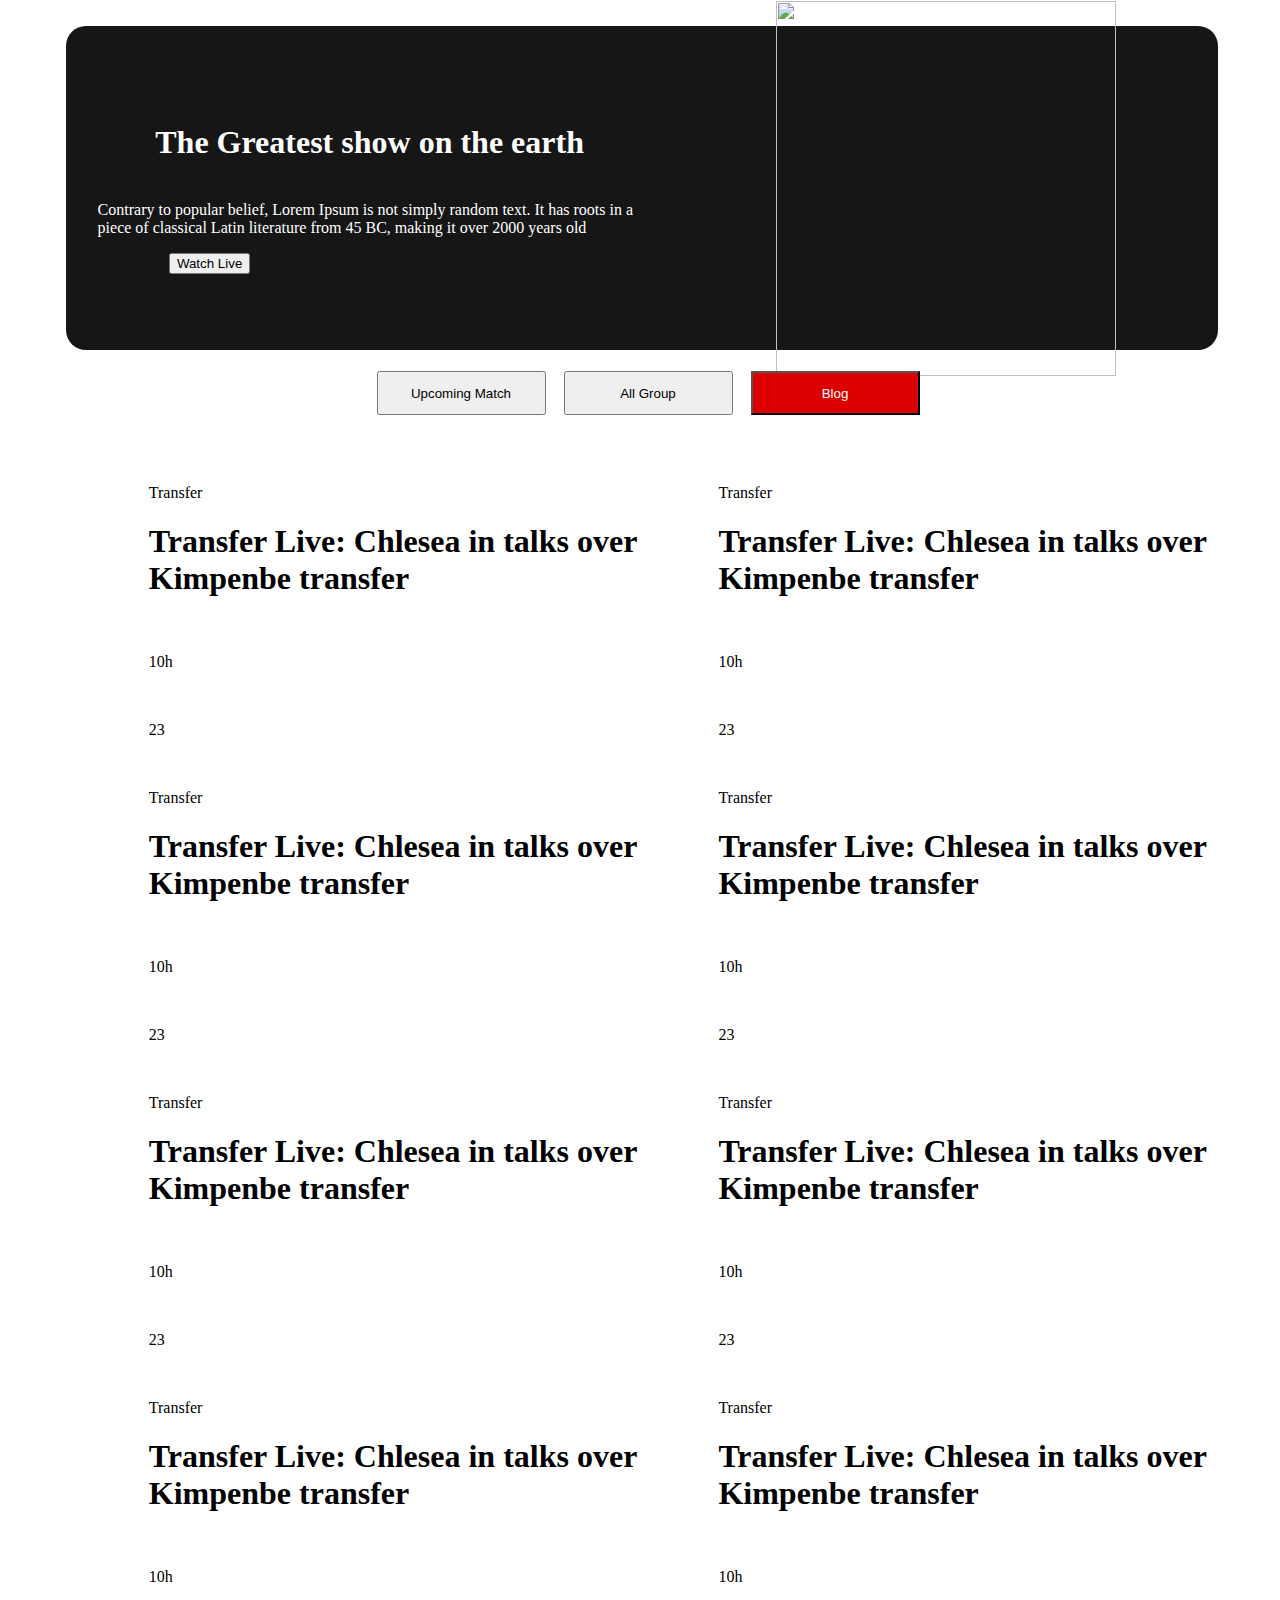
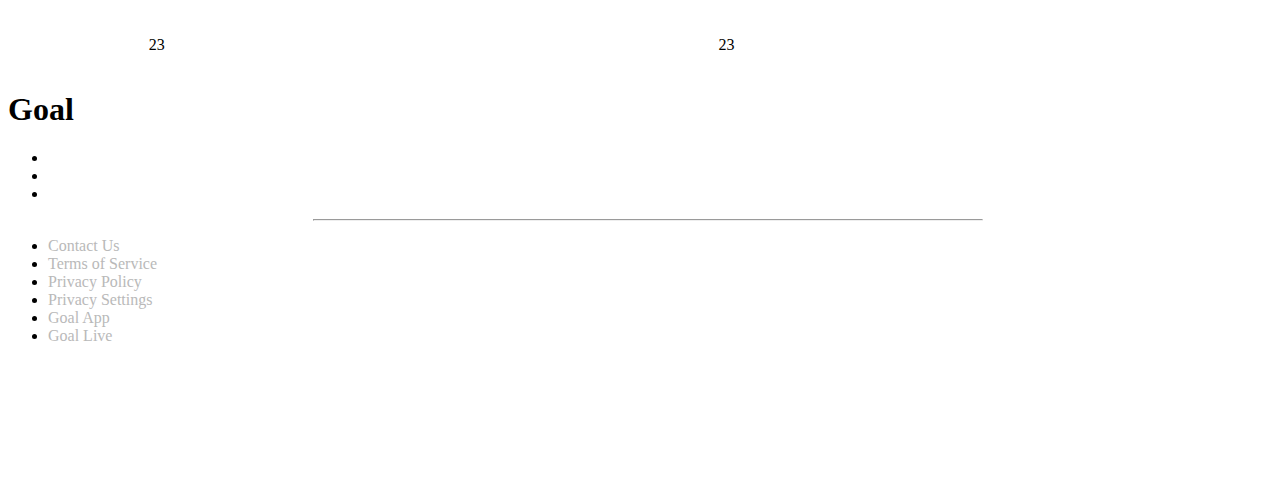
==== index.html @ f325a107 "media query added" ====
<!DOCTYPE html>
<html lang="en">

<head>
    <meta charset="UTF-8">
    <meta http-equiv="X-UA-Compatible" content="IE=edge">
    <meta name="viewport" content="width=device-width, initial-scale=1.0">
    <title>Blog</title>
    <!-- FONT AWSOME ICONS LINK -->
    <script src="https://kit.fontawesome.com/5594ecb035.js" crossorigin="anonymous"></script>
    <!-- STYLES SHEET  -->
    <link rel="stylesheet" href="./css/Blogs.css">
    <link rel="stylesheet" href="./css/tablet-view.css">
    <link rel="stylesheet" href="./css/mobile-view.css">
</head>

<body>
    <!-- HOME SECTION START -->
    <main>
        <section class="home-section">
            <!-- HOME CONTAINER START -->
            <div class="home-container">
                <div class="home-details">
                    <h1>The Greatest show on the earth
                    </h1>
                    <p>Contrary to popular belief, Lorem Ipsum is not simply random text. It has roots in a piece of classical Latin literature from 45 BC, making it over 2000 years old</p>

                    <button class="watch-btn">Watch Live<span><i class="fa-solid fa-angle-right"></i></span>
                    </button>
                </div>
                <!-- HOME CONTAINER END -->
                <!-- HOME BANNER START -->
                <div class="home-banner">
                    <img src="./assets/Banner Image.png" alt="">
                </div>
            </div>
            <!-- HOME BANNER END -->

        </section>

        <!-- HOME SECTION END -->
        <!-- BLOG SECTION START-->
        <section class="blog-section">
            <!-- NAVIGETOR SECTION START-->
            <div class="navigetor">
                <div class="nav-items">
                    <a href="./Upcoming Match.html"><button>Upcoming Match</button></a>
                    <a href=""><button>All Group</button></a>
                    <a href=""><button class="active-btn">Blog</button></a></div>
            </div>
            <!-- NAVIGETOR SECTION END-->

            <div class="blog-container">
                <article class="items">
                    <img src="./assets/Blog Image.png" alt="" class="items-img">
                    <p class="items-box">Transfer</p>
                    <h1 class="items-tittle">Transfer Live: Chlesea in talks over Kimpenbe transfer</h1>
                    <div class="items-time-review">
                        <img src="./assets/Time Icon.png" alt="">
                        <p>10h</p>
                        <img src="./assets/Chat Icon.png" alt="">
                        <p>23</p>
                    </div>
                </article>
                <article class="items">
                    <img src="./assets/Blog Image.png" alt="" class="items-img">
                    <p class="items-box">Transfer</p>
                    <h1 class="items-tittle">Transfer Live: Chlesea in talks over Kimpenbe transfer</h1>
                    <div class="items-time-review">
                        <img src="./assets/Time Icon.png" alt="">
                        <p>10h</p>
                        <img src="./assets/Chat Icon.png" alt="">
                        <p>23</p>
                    </div>
                </article>
                <article class="items">
                    <img src="./assets/Blog Image.png" alt="" class="items-img">
                    <p class="items-box">Transfer</p>
                    <h1 class="items-tittle">Transfer Live: Chlesea in talks over Kimpenbe transfer</h1>
                    <div class="items-time-review">
                        <img src="./assets/Time Icon.png" alt="">
                        <p>10h</p>
                        <img src="./assets/Chat Icon.png" alt="">
                        <p>23</p>
                    </div>
                </article>
                <article class="items">
                    <img src="./assets/Blog Image.png" alt="" class="items-img">
                    <p class="items-box">Transfer</p>
                    <h1 class="items-tittle">Transfer Live: Chlesea in talks over Kimpenbe transfer</h1>
                    <div class="items-time-review">
                        <img src="./assets/Time Icon.png" alt="">
                        <p>10h</p>
                        <img src="./assets/Chat Icon.png" alt="">
                        <p>23</p>
                    </div>
                </article>
                <article class="items">
                    <img src="./assets/Blog Image.png" alt="" class="items-img">
                    <p class="items-box">Transfer</p>
                    <h1 class="items-tittle">Transfer Live: Chlesea in talks over Kimpenbe transfer</h1>
                    <div class="items-time-review">
                        <img src="./assets/Time Icon.png" alt="">
                        <p>10h</p>
                        <img src="./assets/Chat Icon.png" alt="">
                        <p>23</p>
                    </div>
                </article>
                <article class="items">
                    <img src="./assets/Blog Image.png" alt="" class="items-img">
                    <p class="items-box">Transfer</p>
                    <h1 class="items-tittle">Transfer Live: Chlesea in talks over Kimpenbe transfer</h1>
                    <div class="items-time-review">
                        <img src="./assets/Time Icon.png" alt="">
                        <p>10h</p>
                        <img src="./assets/Chat Icon.png" alt="">
                        <p>23</p>
                    </div>
                </article>
                <article class="items">
                    <img src="./assets/Blog Image.png" alt="" class="items-img">
                    <p class="items-box">Transfer</p>
                    <h1 class="items-tittle">Transfer Live: Chlesea in talks over Kimpenbe transfer</h1>
                    <div class="items-time-review">
                        <img src="./assets/Time Icon.png" alt="">
                        <p>10h</p>
                        <img src="./assets/Chat Icon.png" alt="">
                        <p>23</p>
                    </div>
                </article>
                <article class="items">
                    <img src="./assets/Blog Image.png" alt="" class="items-img">
                    <p class="items-box">Transfer</p>
                    <h1 class="items-tittle">Transfer Live: Chlesea in talks over Kimpenbe transfer</h1>
                    <div class="items-time-review">
                        <img src="./assets/Time Icon.png" alt="">
                        <p>10h</p>
                        <img src="./assets/Chat Icon.png" alt="">
                        <p>23</p>
                    </div>
                </article>
                <article class="items hodden">
                    <img src="./assets/Blog Image.png" alt="" class="items-img">
                    <p class="items-box">Transfer</p>
                    <h1 class="items-tittle">Transfer Live: Chlesea in talks over Kimpenbe transfer</h1>
                    <div class="items-time-review">
                        <img src="./assets/Time Icon.png" alt="">
                        <p>10h</p>
                        <img src="./assets/Chat Icon.png" alt="">
                        <p>23</p>
                    </div>
                </article>
            </div>
        </section>
    </main>
    <!-- BLOG SECTION END-->
</body>
<!-- FOOTER SECTION START -->
<footer class="footer-section">
    <h1>Goal</h1>
    <div class="social-links">
        <ul class="social-links-wrapper">
            <li>
                <a href="" class="social-icon"><img src="./icon/github.png" alt=""></a>
            </li>
            <li>
                <a href="" class="social-icon insta"><img src="./icon/instagram.png" alt=""></a>
            </li>
            <li>
                <a href="" class="social-icon"><img src="./icon/facebook.png" alt=""></a>
            </li>
        </ul>
    </div>
    <hr class="footer-hr">
    <div class="footer-links">
        <ul class="footer-links-wrapper">
            <li>
                <a href="" class="footer-li-a">Contact Us</>
            </li>
            <li>
                <a href="" class="footer-li-a">Terms of Service </a>
            </li>
            <li>
                <a href="" class="footer-li-a">Privacy Policy</a>
            </li>
            <li>
                <a href="" class="footer-li-a">Privacy Settings</a>
            </li>
            <li>
                <a href="" class="footer-li-a">Goal App </a>
            </li>
            <li>
                <a href="" class="footer-li-a">Goal Live</a>
            </li>
        </ul>
    </div>
</footer>
<!-- FOOTER SECTION END -->

</html>
---- css/tablet-view.css ----
@media only screen and (min-width: 760px) {
    body {
        height: 100vh;
        width: 100vw;
    }
    /* HOME SECTION START */
    .home-section {
        height: 40vh;
        width: 100vw;
        display: flex;
        justify-content: center;
        align-items: center;
    }
    /* HOME CONTAINER STYLE START */
    .home-container {
        height: 36vh;
        width: 90vw;
        margin-left: -1vw;
        background-color: #161616;
        color: #ffffff;
        border-radius: 20px;
        display: flex;
        justify-content: center;
        align-items: center;
    }
    .home-details {
        height: 100%;
        width: 50%;
        display: flex;
        flex-direction: column;
        justify-content: center;
        align-items: center;
        padding: 2rem;
    }
    .home-details h1 {
        font-size: 2rem;
        margin-bottom: 1.5rem;
    }
    .home-details p {
        color: #ffffff;
        margin-bottom: 1rem;
    }
    .watch-btn {
        transition: all 1s ease-in-out;
        margin-left: -25vw;
    }
    /* HOME CONTIANER STYLE END */
    /* HOME BANNER STYLE START*/
    .home-banner {
        height: 100%;
        width: 50%;
        display: flex;
        justify-content: center;
        align-items: center;
    }
    .home-banner img {
        height: 375px;
        width: 340px;
    }
    /* HOME BANNER STYLE END*/
    /* HOME SECTION END */
    /* BlOG SECTION START */
    .blog-section {
        display: block;
        width: 100vw;
    }
    /* NAVIGATION STYLE START*/
    .navigetor {
        width: 100vw;
        height: 50px;
        display: flex;
        justify-content: center;
        align-items: center;
        margin-top: 0;
        border: none;
        margin-bottom: 2rem;
        background-color: transparent;
    }
    .navigetor a button {
        height: 44px;
        width: 169px;
        margin: 7px;
    }
    .active-btn {
        background-color: #DD0000;
        color: #ffffff;
    }
    /* NAVIGATION STYLE END */
    /* BLOG CONTAINER START */
    .blog-container {
        display: grid;
        grid-template-columns: repeat(2, 1fr);
        margin-top: 1rem;
        margin-left: 11vw;
    }
    .hodden {
        display: none;
    }
    /* BLOG CONTAINER END */
    /* BLOG SECTION END */
    /* FOOTER SECTION STYLE START*/
    .footer-section {
        width: 100vw;
        height: 400px;
    }
    .footer-hr {
        width: 668px;
    }
    .footer-links {
        width: 698px;
        height: 24px;
    }
    /* FOOTER SECTION STYLE END*/
}
---- css/mobile-view.css ----
@media (max-width: 576px) {
    body {
        height: 100vh;
        width: 100vw;
    }
    .home-section {
        height: 100vh;
        width: 100vw;
    }
    /* HOME CONTAINER STYLE START */
    .home-container {
        height: 640px;
        width: 360px;
        background-color: #161616;
        color: #ffffff;
        border-radius: 20px;
        margin-left: 11%;
        margin-top: 2rem;
        display: block;
    }
    .home-details {
        height: 95%;
        width: 92%;
        display: flex;
        flex-direction: column;
        justify-content: center;
        align-items: center;
        padding: 2rem;
    }
    .home-details h1 {
        color: #ffffff;
        font-size: 25px;
        margin-bottom: 1rem;
        margin-top: -25rem;
        text-align: left;
    }
    .home-details p {
        color: #ffffff;
        margin-bottom: 1.5rem;
        text-align: left;
        font: 10px;
    }
    .watch-btn {
        padding: 10px 20px;
        background-color: transparent;
        color: #ffffff;
        border: 2px solid #DD0000;
        border-radius: 5px;
        transition: all 1s ease-in-out;
        margin-left: -13rem;
        display: flex;
        justify-self: center;
        align-items: center;
    }
    /* HOME CONTIANER STYLE END */
    /* HOME BANNER STYLE START*/
    .home-banner {
        height: 100%;
        width: 100%;
        display: flex;
        justify-content: center;
        align-items: center;
        margin-top: -68.7vh;
    }
    .home-banner img {
        height: 320px;
        width: 320px;
        margin-bottom: 0px;
    }
    /* HOME BANNER STYLE END*/
    /* HOME SECTION END */
    /* BlOG SECTION START */
    .blog-section {
        display: block;
        width: 100vw;
        margin-top: 30rem;
        margin-left: 20%;
    }
    /* NAVIGATION STYLE START*/
    .navigetor {
        width: 200px;
        height: 200px;
        background-color: transparent;
        border: none;
        border-radius: 10px;
        display: flex;
        flex-direction: column;
        justify-content: center;
        align-items: center;
        margin-top: -35.5rem;
        margin-bottom: 1rem;
        margin-left: 3rem;
        margin-right: 1rem;
    }
    .navigetor a button {
        height: 44px;
        width: 169px;
        border-radius: 10px;
        margin: 7px;
        font-size: 15px;
        border: none;
        font-weight: 500;
        cursor: pointer;
    }
    .active-btn {
        background-color: #DD0000;
        color: #ffffff;
    }
    /* NAVIGATION STYLE END */
    /* BLOG CONTAINER START */
    .blog-container {
        display: grid;
        grid-template-columns: repeat(1, 1fr);
        margin-left: 0%;
    }
    .items {
        width: 250px;
        height: 300px;
        border: 1px solid #e8e8e8;
        border-radius: 10px;
        display: flex;
        flex-direction: column;
        justify-content: center;
        align-items: center;
        margin: 10px;
        margin-bottom: 30px;
    }
    .items-img {
        width: 250px;
        margin-top: -19px;
    }
    .items-box {
        border: 1px solid #161616;
        width: 70px;
        height: 18px;
        margin-left: -133px;
        border-radius: 3px;
        font-size: 10px;
        display: flex;
        justify-content: center;
        align-items: center;
    }
    .items-time-review {
        width: 143px;
        height: 26px;
        display: flex;
        justify-content: space-evenly;
        align-items: center;
        margin-left: -75px;
        margin-bottom: -17px;
    }
    .items-time-review img {
        width: 15px;
        height: 15px;
    }
    .items-time-review p {
        width: 42px;
        height: 28px;
        font-family: 'Poppins';
        font-style: normal;
        font-weight: 400;
        font-size: 12px;
        line-height: 26px;
        color: rgba(22, 22, 22, 0.7);
    }
    /* BLOG CONTAINER END */
    /* BLOG SECTION END */
    /* FOOTER SECTION STYLE START*/
    .footer-section {
        width: 120vw;
        height: 344px;
        background-color: #161616;
        display: flex;
        flex-direction: column;
        justify-content: center;
        align-items: center;
        margin-left: -.5rem;
    }
    .footer-section h1 {
        font-weight: 500;
        font-size: 40px;
        color: #ffffff;
        margin: 100px;
        margin-top: -50px;
        margin-left: 2rem;
    }
    .footer-hr {
        width: 308px;
        background-color: #B9B9B9;
        margin-left: 2.8rem;
    }
    .social-links {
        height: 50px;
        width: 300px;
        margin-left: -7.5rem;
        margin-top: -3rem;
    }
    .social-links-wrapper {
        display: flex;
        justify-content: space-evenly;
        align-items: center;
        list-style: none;
    }
    .social-icon {
        text-decoration: none;
    }
    .social-icon img {
        width: 40px;
        height: 40px;
        margin-top: -1rem;
        border: solid 2px #B9B9B9;
        border-radius: 50%;
    }
    .social-icon img:hover {
        border: solid 2px #DD0000;
    }
    .insta img {
        width: 44px;
        height: 44px;
    }
    .footer-links {
        width: 360px;
        height: 24px;
        margin-left: -4rem;
    }
    .footer-links-wrapper {
        display: grid;
        grid-template-columns: repeat(2, 1fr);
        list-style: none;
    }
    .footer-li-a {
        text-decoration: none;
        color: #B9B9B9;
    }
    /* FOOTER SECTION STYLE END*/
}

.footer-li-a {
    text-decoration: none;
    color: #B9B9B9;
}
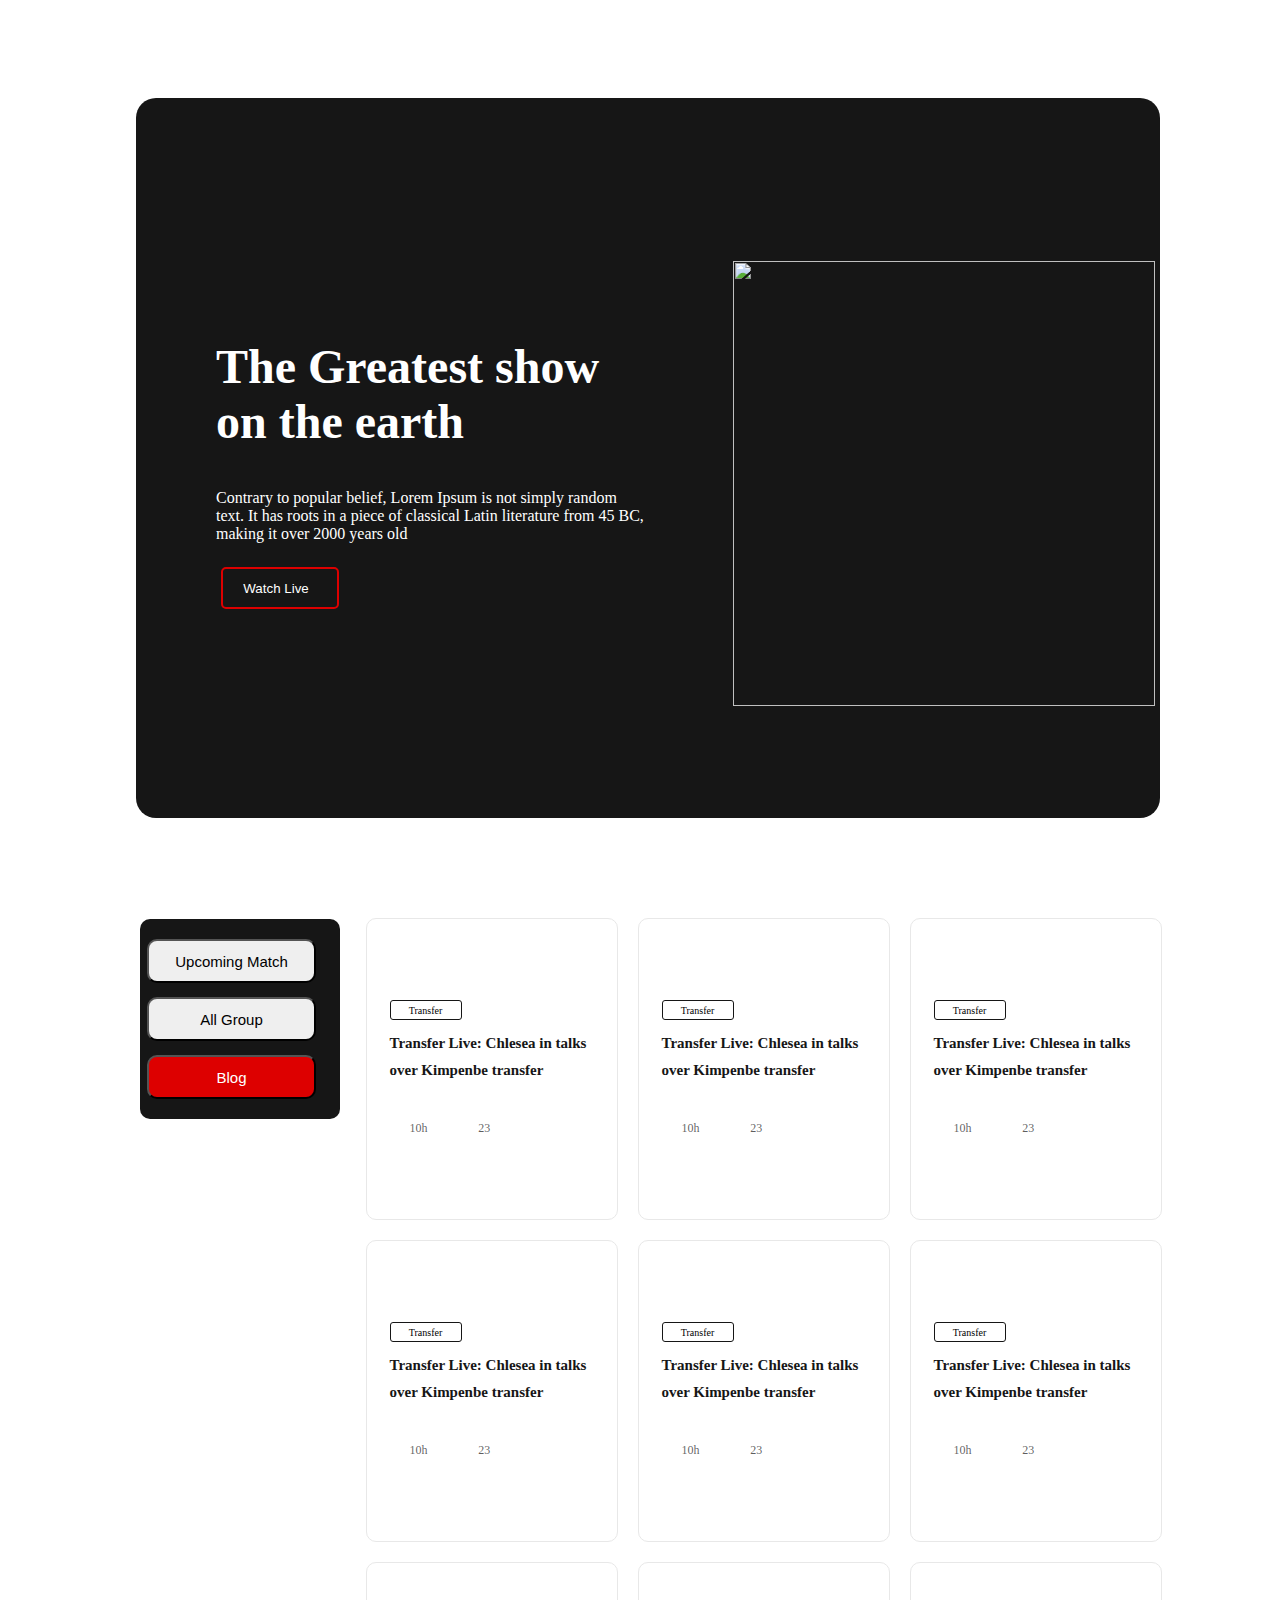
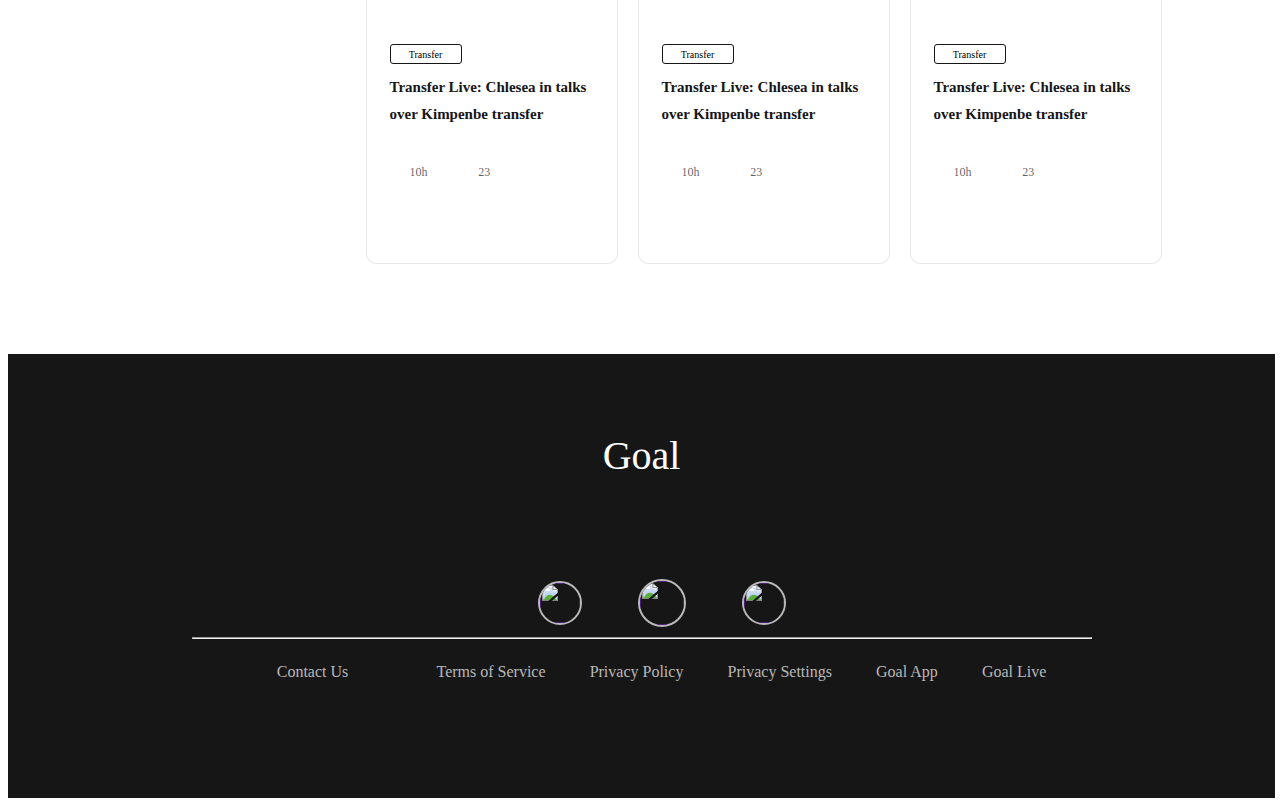
==== commit 745495de: "fixed small things" ====
--- a/index.html
+++ b/index.html
@@ -139,7 +139,7 @@
                         <p>23</p>
                     </div>
                 </article>
-                <article class="items hodden">
+                <article class="items hidden">
                     <img src="./assets/Blog Image.png" alt="" class="items-img">
                     <p class="items-box">Transfer</p>
                     <h1 class="items-tittle">Transfer Live: Chlesea in talks over Kimpenbe transfer</h1>
--- a/css/Blogs.css
+++ b/css/Blogs.css
@@ -0,0 +1,260 @@
+/* @media only screen and (max-width: 1199.98px) { */
+
+@media only screen and (max-width: 1399.98px) {
+    body {
+        height: 100%;
+        width: 100%;
+    }
+    /* HOME SECTION START */
+    .home-section {
+        height: 100vh;
+        width: 100vw;
+        display: flex;
+        justify-content: center;
+        align-items: center;
+    }
+    /* HOME CONTAINER STYLE START */
+    .home-container {
+        height: 80vh;
+        width: 80vw;
+        background-color: #161616;
+        color: #ffffff;
+        border-radius: 20px;
+        display: flex;
+        justify-content: center;
+        align-items: center;
+    }
+    .home-details {
+        height: 100%;
+        width: 50%;
+        display: flex;
+        flex-direction: column;
+        justify-content: center;
+        align-items: center;
+        padding: 5rem;
+    }
+    .home-details h1 {
+        color: #ffffff;
+        font-size: 3rem;
+        margin-bottom: 1.5rem;
+        text-align: left;
+    }
+    .home-details p {
+        color: #ffffff;
+        margin-bottom: 1.5rem;
+        text-align: left;
+    }
+    .watch-btn {
+        padding: 10px 20px;
+        background-color: transparent;
+        color: #ffffff;
+        border: 2px solid #DD0000;
+        border-radius: 5px;
+        transition: all 1s ease-in-out;
+        margin-left: -19rem;
+        display: flex;
+        justify-self: center;
+        align-items: center;
+    }
+    .fa-angle-right {
+        font-size: 1rem;
+        margin-left: .5rem;
+        margin-top: 1px;
+    }
+    .watch-btn:hover {
+        background-color: #DD0000;
+        color: #ffffff;
+    }
+    /* HOME CONTIANER STYLE END */
+    /* HOME BANNER STYLE START*/
+    .home-banner {
+        height: 100%;
+        width: 50%;
+        display: flex;
+        justify-content: center;
+        align-items: center;
+    }
+    .home-banner img {
+        height: 445px;
+        width: 422px;
+        margin-bottom: -50px;
+    }
+    /* HOME BANNER STYLE END*/
+    /* HOME SECTION END */
+    /* BlOG SECTION START */
+    .blog-section {
+        display: flex;
+        justify-content: center;
+        align-items: center;
+        width: 100vw;
+        margin-bottom: 5rem;
+    }
+    /* NAVIGATION STYLE START*/
+    .navigetor {
+        width: 200px;
+        height: 200px;
+        background-color: #161616;
+        border: none;
+        border-radius: 10px;
+        display: flex;
+        flex-direction: column;
+        justify-content: center;
+        align-items: center;
+        margin-top: -45.5rem;
+        margin-bottom: 1rem;
+        margin-left: 1rem;
+        margin-right: 1rem;
+    }
+    .navigetor a button {
+        height: 44px;
+        width: 169px;
+        border-radius: 10px;
+        margin: 7px;
+        font-size: 15px;
+        font-weight: 500;
+        cursor: pointer;
+    }
+    .active-btn {
+        background-color: #DD0000;
+        color: #ffffff;
+    }
+    /* NAVIGATION STYLE END */
+    /* BLOG CONTAINER START */
+    .blog-container {
+        display: grid;
+        grid-template-columns: repeat(3, 1fr);
+    }
+    .items {
+        width: 250px;
+        height: 300px;
+        border: 1px solid #e8e8e8;
+        border-radius: 10px;
+        display: flex;
+        flex-direction: column;
+        justify-content: center;
+        align-items: center;
+        margin: 10px;
+    }
+    .items-img {
+        width: 250px;
+        margin-top: -23px;
+    }
+    .items-box {
+        border: 1px solid #161616;
+        width: 70px;
+        height: 18px;
+        margin-left: -133px;
+        border-radius: 3px;
+        font-size: 10px;
+        display: flex;
+        justify-content: center;
+        align-items: center;
+    }
+    .items-tittle {
+        width: 205px;
+        height: 75px;
+        font-family: 'Poppins';
+        font-style: normal;
+        font-weight: 600;
+        font-size: 15px;
+        line-height: 27px;
+        color: #161616;
+        margin-top: 0;
+    }
+    .items-time-review {
+        width: 143px;
+        height: 26px;
+        display: flex;
+        justify-content: space-evenly;
+        align-items: center;
+        margin-left: -75px;
+        margin-bottom: -17px;
+    }
+    .items-time-review img {
+        width: 15px;
+        height: 15px;
+    }
+    .items-time-review p {
+        width: 42px;
+        height: 28px;
+        font-family: 'Poppins';
+        font-style: normal;
+        font-weight: 400;
+        font-size: 12px;
+        line-height: 26px;
+        color: rgba(22, 22, 22, 0.7);
+    }
+    /* BLOG CONTAINER END */
+    /* BLOG SECTION END */
+    /* FOOTER SECTION STYLE START*/
+    .footer-section {
+        width: 99vw;
+        height: 444px;
+        background-color: #161616;
+        display: flex;
+        flex-direction: column;
+        justify-content: center;
+        align-items: center;
+    }
+    .footer-section h1 {
+        font-weight: 500;
+        font-size: 40px;
+        color: #ffffff;
+        margin: 100px;
+        margin-top: -50px;
+    }
+    .footer-hr {
+        width: 898px;
+        background-color: #B9B9B9;
+    }
+    .social-links {
+        height: 50px;
+        width: 400px;
+    }
+    .social-links-wrapper {
+        display: flex;
+        justify-content: space-evenly;
+        align-items: center;
+        list-style: none;
+    }
+    .social-icon {
+        text-decoration: none;
+    }
+    .social-icon img {
+        width: 40px;
+        height: 40px;
+        margin-top: -1rem;
+        border: solid 2px #B9B9B9;
+        border-radius: 50%;
+    }
+    .social-icon img:hover {
+        border: solid 2px #DD0000;
+    }
+    .insta img {
+        width: 44px;
+        height: 44px;
+    }
+    .footer-links {
+        width: 898px;
+        height: 24px;
+    }
+    .footer-links-wrapper {
+        display: flex;
+        justify-content: space-evenly;
+        align-items: center;
+        list-style: none;
+    }
+    .footer-li-a {
+        text-decoration: none;
+        color: #B9B9B9;
+    }.footer-li-a {
+    text-decoration: none;
+    color: #B9B9B9;
+}
+
+    /* FOOTER SECTION STYLE END*/
+}
+
+
+
+/* FOOTER SECTION STYLE END*/--- a/css/tablet-view.css
+++ b/css/tablet-view.css
@@ -1,27 +1,27 @@
-@media only screen and (min-width: 760px) {
+@media (max-width: 991.98px) {
     body {
         height: 100vh;
         width: 100vw;
     }
     /* HOME SECTION START */
     .home-section {
-        height: 40vh;
-        width: 100vw;
+        height: 45vh;
+        width: 86vw;
         display: flex;
         justify-content: center;
         align-items: center;
     }
     /* HOME CONTAINER STYLE START */
     .home-container {
-        height: 36vh;
+        height: 30vh;
         width: 90vw;
-        margin-left: -1vw;
         background-color: #161616;
         color: #ffffff;
         border-radius: 20px;
         display: flex;
         justify-content: center;
         align-items: center;
+        margin-top: -5rem;
     }
     .home-details {
         height: 100%;
@@ -33,16 +33,36 @@
         padding: 2rem;
     }
     .home-details h1 {
+        color: #ffffff;
         font-size: 2rem;
         margin-bottom: 1.5rem;
+        text-align: left;
     }
     .home-details p {
         color: #ffffff;
         margin-bottom: 1rem;
+        text-align: left;
     }
     .watch-btn {
+        padding: 10px 20px;
+        background-color: transparent;
+        color: #ffffff;
+        border: 2px solid #DD0000;
+        border-radius: 5px;
         transition: all 1s ease-in-out;
-        margin-left: -25vw;
+        margin-left: -10rem;
+        display: flex;
+        justify-self: center;
+        align-items: center;
+    }
+    .fa-angle-right {
+        font-size: 1rem;
+        margin-left: .5rem;
+        margin-top: 1px;
+    }
+    .watch-btn:hover {
+        background-color: #DD0000;
+        color: #ffffff;
     }
     /* HOME CONTIANER STYLE END */
     /* HOME BANNER STYLE START*/
@@ -54,8 +74,8 @@
         align-items: center;
     }
     .home-banner img {
-        height: 375px;
-        width: 340px;
+        height: 300px;
+        width: 300px;
     }
     /* HOME BANNER STYLE END*/
     /* HOME SECTION END */
@@ -63,23 +83,32 @@
     .blog-section {
         display: block;
         width: 100vw;
+        margin-bottom: 5rem;
+        margin-top: 40rem;
     }
     /* NAVIGATION STYLE START*/
     .navigetor {
-        width: 100vw;
+        width: 670px;
         height: 50px;
-        display: flex;
-        justify-content: center;
-        align-items: center;
-        margin-top: 0;
+        background-color: transparent;
         border: none;
-        margin-bottom: 2rem;
-        background-color: transparent;
+        border-radius: 10px;
+        display: flex;
+        justify-content: center;
+        align-items: center;
+        margin-top: -45.5rem;
+        margin-bottom: 1rem;
+        margin-left: 1rem;
+        margin-right: 1rem;
     }
     .navigetor a button {
         height: 44px;
         width: 169px;
+        border-radius: 10px;
         margin: 7px;
+        font-size: 15px;
+        font-weight: 500;
+        cursor: pointer;
     }
     .active-btn {
         background-color: #DD0000;
@@ -90,25 +119,145 @@
     .blog-container {
         display: grid;
         grid-template-columns: repeat(2, 1fr);
-        margin-top: 1rem;
-        margin-left: 11vw;
-    }
-    .hodden {
+        grid-row-gap: 50px;
+        grid-column-gap: 0;
+    }
+    .items {
+        width: 250px;
+        height: 300px;
+        border: 1px solid #e8e8e8;
+        border-radius: 10px;
+        display: flex;
+        flex-direction: column;
+        justify-content: center;
+        align-items: center;
+        margin: 10px;
+    }
+    .hidden {
         display: none;
+    }
+    .items-img {
+        width: 250px;
+        margin-top: -23px;
+    }
+    .items-box {
+        border: 1px solid #161616;
+        width: 70px;
+        height: 18px;
+        margin-left: -133px;
+        border-radius: 3px;
+        font-size: 10px;
+        display: flex;
+        justify-content: center;
+        align-items: center;
+    }
+    .items-tittle {
+        width: 205px;
+        height: 75px;
+        font-family: 'Poppins';
+        font-style: normal;
+        font-weight: 600;
+        font-size: 15px;
+        line-height: 27px;
+        color: #161616;
+        margin-top: 0;
+    }
+    .items-time-review {
+        width: 143px;
+        height: 26px;
+        display: flex;
+        justify-content: space-evenly;
+        align-items: center;
+        margin-left: -75px;
+        margin-bottom: -17px;
+    }
+    .items-time-review img {
+        width: 15px;
+        height: 15px;
+    }
+    .items-time-review p {
+        width: 42px;
+        height: 28px;
+        font-family: 'Poppins';
+        font-style: normal;
+        font-weight: 400;
+        font-size: 12px;
+        line-height: 26px;
+        color: rgba(22, 22, 22, 0.7);
     }
     /* BLOG CONTAINER END */
     /* BLOG SECTION END */
     /* FOOTER SECTION STYLE START*/
     .footer-section {
-        width: 100vw;
-        height: 400px;
+        width: 99vw;
+        height: 444px;
+        background-color: #161616;
+        display: flex;
+        flex-direction: column;
+        justify-content: center;
+        align-items: center;
+        margin-left: -1rem;
+    }
+    .footer-section h1 {
+        font-weight: 500;
+        font-size: 40px;
+        color: #ffffff;
+        margin: 100px;
+        margin-top: -110px;
+        margin-left: 0px;
     }
     .footer-hr {
-        width: 668px;
+        width: 600px;
+        background-color: #B9B9B9;
+        margin-left: 5rem;
+    }
+    .social-links {
+        height: 50px;
+        width: 400px;
+        margin-left: -10rem;
+        margin-bottom: 2rem;
+        margin-top: -2rem;
+    }
+    .social-links-wrapper {
+        display: flex;
+        justify-content: space-evenly;
+        align-items: center;
+        list-style: none;
+    }
+    .social-icon {
+        text-decoration: none;
+    }
+    .social-icon img {
+        width: 40px;
+        height: 40px;
+        margin-top: -1rem;
+        border: solid 2px #B9B9B9;
+        border-radius: 50%;
+    }
+    .social-icon img:hover {
+        border: solid 2px #DD0000;
+    }
+    .insta img {
+        width: 44px;
+        height: 44px;
     }
     .footer-links {
-        width: 698px;
+        width: 697px;
         height: 24px;
-    }
-    /* FOOTER SECTION STYLE END*/
+        margin-left: -6rem;
+    }
+    .footer-links-wrapper {
+        display: flex;
+        justify-content: space-evenly;
+        align-items: center;
+        list-style: none;
+    }
+    .footer-li-a {
+        text-decoration: none;
+        color: #B9B9B9;
+    }
+    .footer-li-a {
+        text-decoration: none;
+        color: #B9B9B9;
+    }
 }--- a/css/mobile-view.css
+++ b/css/mobile-view.css
@@ -1,16 +1,20 @@
-@media (max-width: 576px) {
+@media (max-width: 575.98px) {
     body {
         height: 100vh;
         width: 100vw;
     }
     .home-section {
-        height: 100vh;
-        width: 100vw;
+        height: 74vh;
+        width: 89vw;
+        display: flex;
+        justify-content: center;
+        align-items: center;
+        margin-bottom: 3rem;
     }
     /* HOME CONTAINER STYLE START */
     .home-container {
-        height: 640px;
-        width: 360px;
+        height: 600px;
+        width: 300px;
         background-color: #161616;
         color: #ffffff;
         border-radius: 20px;
@@ -19,26 +23,26 @@
         display: block;
     }
     .home-details {
-        height: 95%;
-        width: 92%;
-        display: flex;
-        flex-direction: column;
-        justify-content: center;
-        align-items: center;
-        padding: 2rem;
+        height: 50%;
+        width: 89%;
+        display: flex;
+        flex-direction: column;
+        justify-content: center;
+        align-items: center;
+        padding: 3rem 2rem;
     }
     .home-details h1 {
         color: #ffffff;
         font-size: 25px;
         margin-bottom: 1rem;
-        margin-top: -25rem;
+        margin-top: -6rem;
         text-align: left;
     }
     .home-details p {
         color: #ffffff;
         margin-bottom: 1.5rem;
         text-align: left;
-        font: 10px;
+        font-size: 10px;
     }
     .watch-btn {
         padding: 10px 20px;
@@ -47,7 +51,7 @@
         border: 2px solid #DD0000;
         border-radius: 5px;
         transition: all 1s ease-in-out;
-        margin-left: -13rem;
+        margin-left: -8rem;
         display: flex;
         justify-self: center;
         align-items: center;
@@ -60,11 +64,11 @@
         display: flex;
         justify-content: center;
         align-items: center;
-        margin-top: -68.7vh;
+        margin-top: -27vh;
     }
     .home-banner img {
-        height: 320px;
-        width: 320px;
+        height: 260px;
+        width: 260px;
         margin-bottom: 0px;
     }
     /* HOME BANNER STYLE END*/
@@ -73,8 +77,8 @@
     .blog-section {
         display: block;
         width: 100vw;
-        margin-top: 30rem;
-        margin-left: 20%;
+        margin-top: 28rem;
+        margin-left: 28%;
     }
     /* NAVIGATION STYLE START*/
     .navigetor {
@@ -87,9 +91,9 @@
         flex-direction: column;
         justify-content: center;
         align-items: center;
-        margin-top: -35.5rem;
+        margin-top: -27.5rem;
         margin-bottom: 1rem;
-        margin-left: 3rem;
+        margin-left: 0rem;
         margin-right: 1rem;
     }
     .navigetor a button {
@@ -122,8 +126,9 @@
         flex-direction: column;
         justify-content: center;
         align-items: center;
-        margin: 10px;
+        margin: -40px;
         margin-bottom: 30px;
+        margin-top: 20px;
     }
     .items-img {
         width: 250px;
@@ -182,17 +187,17 @@
         color: #ffffff;
         margin: 100px;
         margin-top: -50px;
-        margin-left: 2rem;
+        margin-left: 0rem;
     }
     .footer-hr {
         width: 308px;
         background-color: #B9B9B9;
-        margin-left: 2.8rem;
+        margin-left: 2.5rem;
     }
     .social-links {
         height: 50px;
         width: 300px;
-        margin-left: -7.5rem;
+        margin-left: -9.5rem;
         margin-top: -3rem;
     }
     .social-links-wrapper {
@@ -221,7 +226,7 @@
     .footer-links {
         width: 360px;
         height: 24px;
-        margin-left: -4rem;
+        margin-left: -5rem;
     }
     .footer-links-wrapper {
         display: grid;
@@ -232,10 +237,9 @@
         text-decoration: none;
         color: #B9B9B9;
     }
+    .footer-li-a {
+        text-decoration: none;
+        color: #B9B9B9;
+    }
     /* FOOTER SECTION STYLE END*/
-}
-
-.footer-li-a {
-    text-decoration: none;
-    color: #B9B9B9;
 }